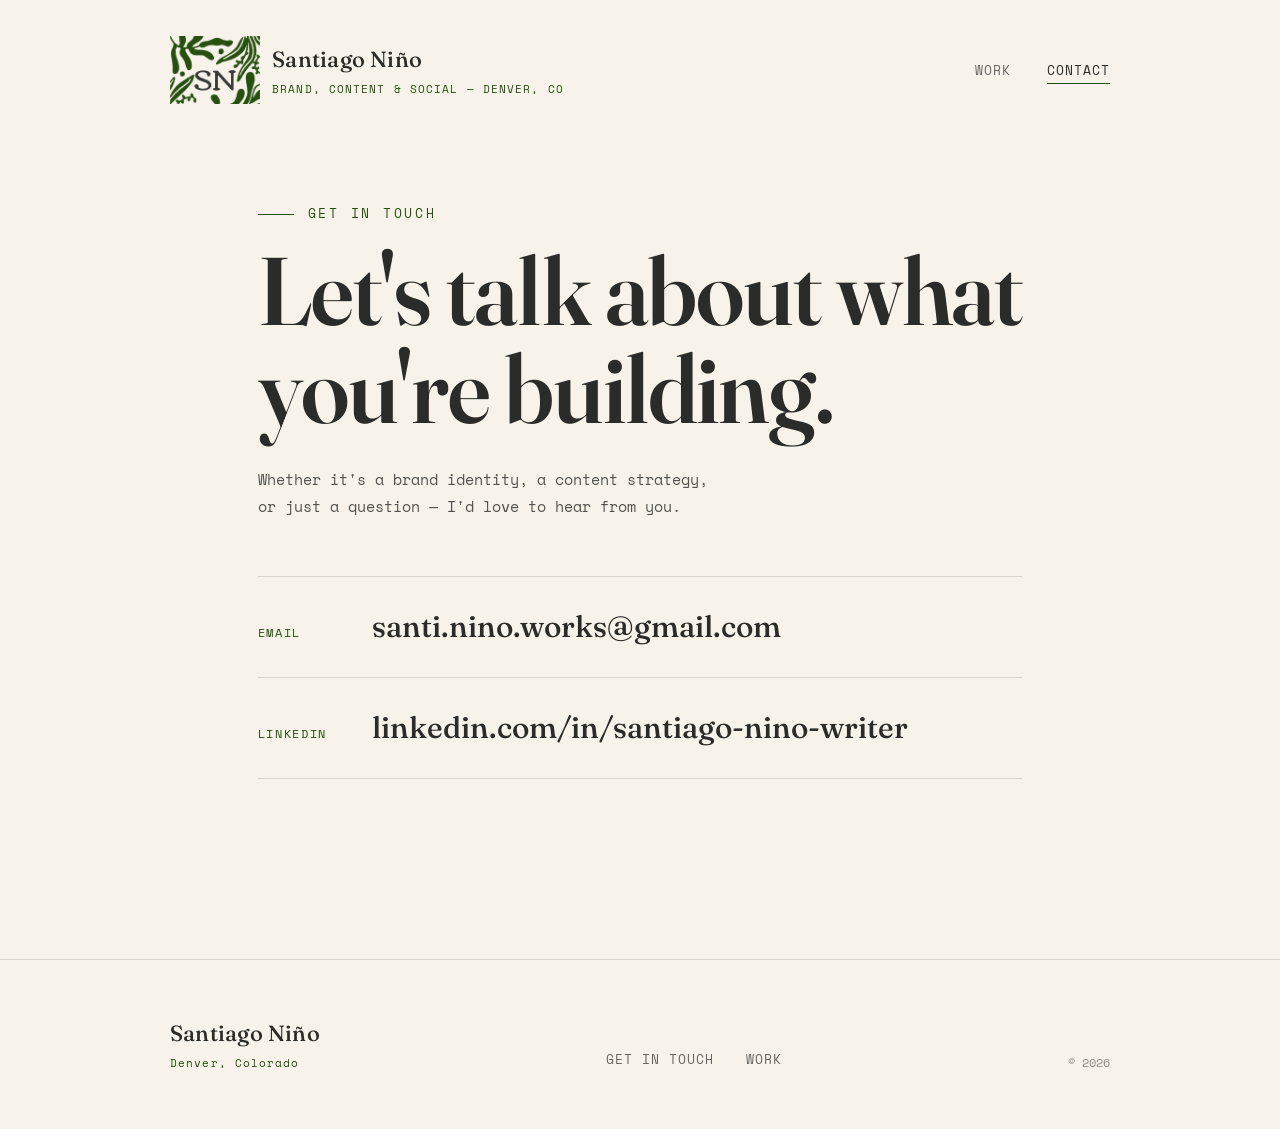
==== contact/index.html @ 10a429a7 "Add files via upload" ====
<!DOCTYPE html>
<html lang="en">
<head>
<meta charset="UTF-8">
<meta name="viewport" content="width=device-width, initial-scale=1.0">
<title>Contact — Santiago Niño</title>
<meta name="description" content="Get in touch with Santiago Niño for brand, content, and social strategy work.">
<link rel="canonical" href="https://ageofdust.github.io/santiago-portfolio/contact/">
<meta property="og:title" content="Contact — Santiago Niño">
<meta property="og:description" content="Get in touch with Santiago Niño for brand, content, and social strategy work.">
<meta property="og:type" content="website">
<meta name="twitter:card" content="summary">
<link rel="icon" type="image/png" href="[data-uri]">
<link rel="preconnect" href="https://fonts.googleapis.com">
<link rel="preconnect" href="https://fonts.gstatic.com" crossorigin>
<link href="https://fonts.googleapis.com/css2?family=Fraunces:ital,opsz,wght@0,9..144,300;0,9..144,400;0,9..144,500;0,9..144,600;0,9..144,900;1,9..144,400;1,9..144,500&family=Space+Mono:wght@400;700&display=swap" rel="stylesheet">
<link rel="stylesheet" href="../css/styles.css">
</head>
<body data-section="contact">

<header>
  <div class="wrap nav">
    <a href="../index.html" class="brand-link"><img src="[data-uri]" alt="Santiago Niño logo" class="brand-logo"><div class="brand-text"><span class="brand-name">Santiago Niño</span><span class="brand-year">BRAND, CONTENT &amp; SOCIAL — DENVER, CO</span></div></a>
    <nav class="nav-links">
      <a href="../work/index.html" data-nav-link="work">Work</a>
      <a href="../contact/index.html" data-nav-link="contact" class="is-active">Contact</a>
    </nav>
    <button class="menu-toggle" onclick="toggleMenu()" aria-label="Toggle menu">
      <span></span><span></span>
    </button>
  </div>
  <nav class="mobile-menu" id="mobile-menu">
    <a href="../work/index.html" data-nav-link="work">Work</a>
    <a href="../contact/index.html" data-nav-link="contact" class="is-active">Contact</a>
  </nav>
</header>

<main>
    <section class="contact-hero">
      <div class="wrap">
        <div class="eyebrow">Get in touch</div>
        <h1>Let's talk about what<br>you're <span class="accent-rust">building</span>.</h1>
        <p class="contact-sub">Whether it's a brand identity, a content strategy, or just a question — I'd love to hear from you.</p>

        <div class="contact-links">
          <a href="mailto:santi.nino.works@gmail.com" class="contact-link" rel="me">
            <span class="contact-link-label">Email</span>
            <span class="contact-link-value">santi.nino.works@gmail.com</span>
          </a>
          <a href="https://linkedin.com/in/santiago-nino-writer" target="_blank" rel="me noopener" class="contact-link">
            <span class="contact-link-label">LinkedIn</span>
            <span class="contact-link-value">linkedin.com/in/santiago-nino-writer</span>
          </a>
        </div>
      </div>
    </section>

</main>

<footer>
  <div class="wrap footer-inner">
    <div>
      <div class="brand-name">Santiago Niño</div>
      <span class="brand-year">Denver, Colorado</span>
    </div>
    <div class="footer-links">
      <a href="../contact/index.html">Get in Touch</a>
      <a href="../work/index.html">Work</a>
    </div>
    <div class="footer-meta">© 2026</div>
  </div>
</footer>

<script src="../js/main.js" defer></script>

</body>
</html>
---- css/styles.css ----
:root {
    --paper: #F7F3EA;
    --forest: #274F10;
    --forest-deep: #1B380A;
    --rust: #C25B3A;
    --gold: #D4A24E;
    --charcoal: #2B2B2A;

    --font-display: 'Fraunces', serif;
    --font-mono: 'Space Mono', monospace;
  }

  * { margin: 0; padding: 0; box-sizing: border-box; }

  html { scroll-behavior: smooth; }

  body {
    background: var(--paper);
    color: var(--charcoal);
    font-family: var(--font-mono);
    line-height: 1.6;
    font-size: 15px;
    overflow-x: hidden;
  }

  a { color: inherit; text-decoration: none; }

  .wrap {
    max-width: 1100px;
    margin: 0 auto;
    padding: 0 48px;
  }

  /* ---------- HEADER ---------- */
  header {
    position: relative;
    z-index: 20;
    padding: 36px 0;
  }

  .nav {
    display: flex;
    align-items: center;
    justify-content: space-between;
  }

  .brand-link {
    display: flex;
    align-items: center;
    gap: 12px;
    text-decoration: none;
    color: inherit;
  }

  .brand-logo {
    width: auto;
    height: 68px;
    display: block;
    flex-shrink: 0;
  }

  .brand-text {
    display: flex;
    flex-direction: column;
  }

  .brand-name {
    font-family: var(--font-display);
    font-size: 22px;
    font-weight: 500;
    letter-spacing: 0.01em;
  }

  .brand-year {
    font-family: var(--font-mono);
    font-size: 11px;
    letter-spacing: 0.1em;
    color: var(--forest);
    margin-top: 4px;
    display: block;
  }

  .nav-links {
    display: flex;
    align-items: center;
    gap: 36px;
    font-size: 12.5px;
    letter-spacing: 0.08em;
    text-transform: uppercase;
    padding-top: 4px;
  }

  .nav-links a {
    opacity: 0.7;
    transition: opacity 0.2s ease;
    border-bottom: 1px solid transparent;
    padding-bottom: 2px;
    cursor: pointer;
  }

  .nav-links a:hover,
  .nav-links a.is-active {
    opacity: 1;
    border-color: var(--forest);
  }

  /* ---------- MOBILE MENU ---------- */
  .menu-toggle {
    display: none;
    flex-direction: column;
    justify-content: center;
    gap: 6px;
    width: 32px;
    height: 32px;
    background: none;
    border: none;
    cursor: pointer;
    padding: 0;
  }

  .menu-toggle span {
    display: block;
    width: 100%;
    height: 1.5px;
    background: var(--charcoal);
    transition: transform 0.25s ease, opacity 0.25s ease;
  }

  .menu-toggle.is-open span:first-child {
    transform: translateY(3.5px) rotate(45deg);
  }

  .menu-toggle.is-open span:last-child {
    transform: translateY(-3.5px) rotate(-45deg);
  }

  .mobile-menu {
    display: none;
    flex-direction: column;
    max-height: 0;
    overflow: hidden;
    transition: max-height 0.3s ease;
    border-top: 1px solid rgba(43,43,42,0.15);
  }

  .mobile-menu.is-open {
    max-height: 220px;
  }

  .mobile-menu a {
    padding: 18px 24px;
    font-size: 13px;
    letter-spacing: 0.1em;
    text-transform: uppercase;
    color: var(--charcoal);
    opacity: 0.75;
    border-bottom: 1px solid rgba(43,43,42,0.1);
  }

  .mobile-menu a.is-active {
    opacity: 1;
    color: var(--forest);
  }

  /* ---------- SHARED EYEBROW ---------- */
  .eyebrow {
    font-family: var(--font-mono);
    font-size: 12.5px;
    letter-spacing: 0.22em;
    text-transform: uppercase;
    color: var(--forest);
    margin-bottom: 18px;
    display: flex;
    align-items: center;
    gap: 14px;
  }

  .eyebrow::before {
    content: '';
    display: block;
    width: 36px;
    height: 1px;
    background: var(--forest);
  }

  /* ---------- HERO (home view) ---------- */
  .hero {
    position: relative;
    padding: 40px 0 0;
    min-height: 72vh;
    display: flex;
    flex-direction: column;
    justify-content: center;
  }

  .hero-canvas {
    position: relative;
    min-height: 460px;
    display: flex;
    align-items: center;
  }

  .hero-content {
    position: relative;
    z-index: 5;
    max-width: 920px;
  }

  .hero h1 {
    font-family: var(--font-display);
    font-weight: 600;
    font-size: clamp(56px, 9vw, 124px);
    line-height: 0.98;
    letter-spacing: -0.015em;
    color: var(--charcoal);
  }

  .hero h1 .line {
    display: block;
  }

  .hero h1 .accent {
    font-style: italic;
    font-weight: 500;
    color: var(--forest);
  }

  .hero h1 .accent-rust {
    font-style: italic;
    font-weight: 500;
    color: var(--rust);
  }

  .hero-sub-row {
    display: flex;
    align-items: flex-end;
    justify-content: space-between;
    gap: 40px;
    margin-top: 36px;
    flex-wrap: wrap;
  }

  .hero-sub {
    font-family: var(--font-mono);
    font-size: 14.5px;
    line-height: 1.8;
    max-width: 420px;
    color: var(--charcoal);
  }

  .hero-meta {
    display: flex;
    flex-direction: column;
    gap: 14px;
    font-size: 12.5px;
    text-align: right;
    min-width: 200px;
  }

  .hero-meta-item {
    display: flex;
    flex-direction: column;
    gap: 3px;
  }

  .hero-meta-label {
    text-transform: uppercase;
    letter-spacing: 0.14em;
    color: var(--forest);
    font-size: 11px;
  }

  .hero-meta-value {
    font-family: var(--font-display);
    font-size: 17px;
    font-weight: 500;
    color: var(--charcoal);
  }

  /* ---------- CTA ROW ---------- */
  .cta-row {
    display: flex;
    align-items: center;
    gap: 32px;
    margin-top: 56px;
  }

  .btn-primary {
    background: var(--forest);
    color: var(--paper);
    padding: 16px 36px;
    font-family: var(--font-mono);
    font-size: 13px;
    letter-spacing: 0.1em;
    text-transform: uppercase;
    transition: background 0.2s ease, transform 0.15s ease;
    display: inline-block;
    border: 1px solid var(--forest);
    cursor: pointer;
  }

  .btn-primary:hover {
    background: var(--forest-deep);
    transform: translateY(-2px);
  }

  .btn-outline {
    font-family: var(--font-mono);
    font-size: 13px;
    letter-spacing: 0.1em;
    text-transform: uppercase;
    display: inline-flex;
    align-items: center;
    gap: 10px;
    padding: 16px 0;
    border-bottom: 1px solid var(--charcoal);
    transition: color 0.2s ease, border-color 0.2s ease;
    cursor: pointer;
  }

  .btn-outline:hover {
    color: var(--rust);
    border-color: var(--rust);
  }

  /* ---------- STRIP ---------- */
  .strip {
    border-top: 1px solid rgba(43,43,42,0.15);
    margin-top: 80px;
    padding: 28px 0;
  }

  .strip-inner {
    display: flex;
    align-items: center;
    gap: 48px;
    flex-wrap: wrap;
    justify-content: space-between;
  }

  .strip-label {
    font-size: 11.5px;
    letter-spacing: 0.16em;
    text-transform: uppercase;
    color: var(--forest);
    white-space: nowrap;
  }

  .strip-items {
    display: flex;
    gap: 44px;
    flex-wrap: wrap;
    font-family: var(--font-display);
    font-size: 18px;
    color: var(--charcoal);
    opacity: 0.6;
  }

  /* ---------- PAGE INTRO (work view) ---------- */
  .page-intro {
    padding: 40px 0 64px;
  }

  .page-intro h1 {
    font-family: var(--font-display);
    font-weight: 600;
    font-size: clamp(44px, 6.4vw, 84px);
    line-height: 1.04;
    letter-spacing: -0.01em;
    max-width: 760px;
  }

  .page-intro h1 .accent {
    font-style: italic;
    font-weight: 500;
    color: var(--forest);
  }

  .page-intro-sub {
    margin-top: 28px;
    max-width: 480px;
    font-size: 14.5px;
    line-height: 1.8;
  }

  /* ---------- CONTACT VIEW ---------- */
  .contact-hero {
    padding: 64px 0 140px;
    min-height: 64vh;
    display: flex;
    align-items: center;
  }

  .contact-hero h1 {
    font-family: var(--font-display);
    font-weight: 600;
    font-size: clamp(48px, 7.5vw, 100px);
    line-height: 1.02;
    letter-spacing: -0.01em;
    margin-top: 4px;
  }

  .contact-sub {
    margin-top: 28px;
    max-width: 460px;
    font-size: 15px;
    line-height: 1.8;
    color: var(--charcoal);
    opacity: 0.8;
  }

  .contact-links {
    margin-top: 56px;
    display: flex;
    flex-direction: column;
    gap: 0;
  }

  .contact-link {
    display: flex;
    align-items: baseline;
    gap: 24px;
    padding: 26px 0;
    border-top: 1px solid rgba(43,43,42,0.15);
    transition: padding-left 0.25s ease, color 0.25s ease;
  }

  .contact-links .contact-link:last-child {
    border-bottom: 1px solid rgba(43,43,42,0.15);
  }

  .contact-link:hover {
    padding-left: 12px;
    color: var(--rust);
  }

  .contact-link-label {
    font-family: var(--font-mono);
    font-size: 12px;
    letter-spacing: 0.14em;
    text-transform: uppercase;
    color: var(--forest);
    width: 90px;
    flex-shrink: 0;
  }

  .contact-link:hover .contact-link-label {
    color: var(--rust);
  }

  .contact-link-value {
    font-family: var(--font-display);
    font-size: clamp(20px, 2.6vw, 30px);
    font-weight: 500;
  }

  /* ---------- PROJECT INDEX ---------- */
  .project-index {
    border-top: 1px solid rgba(43,43,42,0.15);
  }

  .project {
    display: grid;
    grid-template-columns: 90px 1.4fr 1fr auto;
    align-items: center;
    gap: 32px;
    padding: 38px 0;
    border-bottom: 1px solid rgba(43,43,42,0.15);
    transition: padding-left 0.25s ease, padding-right 0.25s ease, background 0.25s ease;
    position: relative;
  }

  .project:hover {
    background: rgba(39,79,16,0.05);
    padding-left: 16px;
    padding-right: 16px;
    margin: 0 -16px;
  }

  .project-num {
    font-family: var(--font-mono);
    font-size: 13px;
    color: var(--forest);
    letter-spacing: 0.05em;
  }

  .project-name {
    font-family: var(--font-display);
    font-weight: 500;
    font-size: clamp(28px, 4vw, 46px);
    line-height: 1.08;
    transition: color 0.25s ease, font-style 0.25s ease;
  }

  .project:hover .project-name {
    color: var(--rust);
    font-style: italic;
  }

  .project-meta {
    display: flex;
    flex-direction: column;
    gap: 6px;
  }

  .project-tag {
    display: inline-flex;
    align-items: center;
    gap: 8px;
    font-size: 11px;
    letter-spacing: 0.14em;
    text-transform: uppercase;
    color: var(--forest);
  }

  .project-tag.is-personal {
    color: var(--rust);
  }

  .project-tag::before {
    content: '';
    display: block;
    width: 7px;
    height: 7px;
    border-radius: 50%;
    background: currentColor;
  }

  .project-desc {
    font-size: 13.5px;
    color: var(--charcoal);
    opacity: 0.75;
    max-width: 320px;
    line-height: 1.7;
  }

  .project-arrow {
    font-family: var(--font-display);
    font-size: 28px;
    font-style: italic;
    color: var(--charcoal);
    opacity: 0;
    transform: translateX(-8px);
    transition: opacity 0.25s ease, transform 0.25s ease;
    justify-self: end;
  }

  .project:hover .project-arrow {
    opacity: 1;
    transform: translateX(0);
    color: var(--rust);
  }

  /* ---------- LEGEND ---------- */
  .legend {
    display: flex;
    gap: 32px;
    padding: 32px 0;
    flex-wrap: wrap;
  }

  .legend-item {
    display: flex;
    align-items: center;
    gap: 10px;
    font-size: 11px;
    letter-spacing: 0.14em;
    text-transform: uppercase;
    color: var(--charcoal);
    opacity: 0.6;
  }

  .legend-dot {
    width: 7px;
    height: 7px;
    border-radius: 50%;
    background: var(--forest);
    display: block;
  }

  .legend-dot.is-personal {
    background: var(--rust);
  }

  /* ---------- FOOTER ---------- */
  footer {
    border-top: 1px solid rgba(43,43,42,0.15);
    padding: 56px 0;
    margin-top: 40px;
  }

  .footer-inner {
    display: flex;
    align-items: flex-end;
    justify-content: space-between;
    flex-wrap: wrap;
    gap: 24px;
  }

  .footer-links {
    display: flex;
    gap: 32px;
    font-size: 12.5px;
    letter-spacing: 0.08em;
    text-transform: uppercase;
  }

  .footer-links a {
    opacity: 0.7;
    transition: opacity 0.2s ease;
    border-bottom: 1px solid transparent;
    padding-bottom: 2px;
  }

  .footer-links a:hover {
    opacity: 1;
    border-color: var(--forest);
  }

  .footer-meta {
    font-size: 12px;
    color: var(--charcoal);
    opacity: 0.5;
  }

  /* ---------- PROJECT HEADER (individual project view) ---------- */
  .project-header {
    padding: 40px 0 56px;
  }

  .back-link {
    display: inline-flex;
    align-items: center;
    gap: 8px;
    font-size: 12.5px;
    letter-spacing: 0.1em;
    text-transform: uppercase;
    color: var(--forest);
    margin-bottom: 36px;
    border-bottom: 1px solid transparent;
    padding-bottom: 2px;
    transition: border-color 0.2s ease;
  }

  .back-link:hover {
    border-color: var(--forest);
  }

  .project-header-row {
    display: flex;
    align-items: center;
    gap: 36px;
  }

  .project-header-top {
    display: flex;
    align-items: center;
    gap: 24px;
    flex-shrink: 0;
  }

  .project-logo {
    width: 104px;
    height: 104px;
    border-radius: 22px;
    object-fit: cover;
    flex-shrink: 0;
    box-shadow: 0 8px 28px rgba(43,43,42,0.18);
  }

  .project-logo--wide {
    width: 168px;
    height: 90px;
    border-radius: 14px;
  }

  .project-logo--placeholder {
    background: var(--forest);
    color: var(--paper);
    display: flex;
    align-items: center;
    justify-content: center;
    font-family: var(--font-display);
    font-weight: 600;
    font-size: 30px;
    letter-spacing: 0.01em;
  }

  .project-header-top h1 {
    font-family: var(--font-display);
    font-weight: 600;
    font-size: clamp(32px, 4.4vw, 50px);
    line-height: 1.04;
    letter-spacing: -0.01em;
    white-space: nowrap;
  }

  .project-header-text {
    max-width: 560px;
  }

  .project-header-text .project-tag {
    margin-bottom: 10px;
  }

  .project-header-text p {
    font-size: 14.5px;
    line-height: 1.8;
    color: var(--charcoal);
    opacity: 0.85;
  }

  /* ---------- ACCORDION ---------- */
  .accordion-section {
    padding-bottom: 100px;
  }

  .accordion-item {
    border-top: 1px solid rgba(43,43,42,0.15);
  }

  .accordion-item:last-child {
    border-bottom: 1px solid rgba(43,43,42,0.15);
  }

  .accordion-trigger {
    width: 100%;
    display: flex;
    align-items: center;
    gap: 28px;
    padding: 30px 0;
    background: none;
    border: none;
    cursor: pointer;
    font-family: var(--font-mono);
    text-align: left;
    color: var(--charcoal);
    transition: padding-left 0.2s ease;
  }

  .accordion-trigger:hover {
    padding-left: 8px;
  }

  .accordion-num {
    font-size: 13px;
    color: var(--forest);
    letter-spacing: 0.05em;
  }

  .accordion-title {
    font-family: var(--font-display);
    font-weight: 500;
    font-size: clamp(24px, 3vw, 34px);
    flex: 1;
    transition: color 0.2s ease;
  }

  .accordion-trigger:hover .accordion-title {
    color: var(--rust);
  }

  .accordion-icon {
    font-family: var(--font-mono);
    font-size: 22px;
    color: var(--forest);
    transition: transform 0.25s ease;
    width: 24px;
    text-align: center;
  }

  .accordion-item.is-open .accordion-icon {
    transform: rotate(45deg);
  }

  .accordion-panel {
    max-height: 0;
    overflow: hidden;
    transition: max-height 0.35s ease;
  }

  .accordion-panel-inner {
    padding: 0 0 44px;
    display: flex;
    flex-direction: column;
    gap: 24px;
  }

  .accordion-visual {
    background: var(--card, #F1EDE3);
    background: rgba(39,79,16,0.06);
    border: 1px dashed rgba(39,79,16,0.3);
    border-radius: 14px;
    min-height: 280px;
    display: flex;
    align-items: center;
    justify-content: center;
  }

  .visual-placeholder {
    font-size: 12px;
    letter-spacing: 0.12em;
    text-transform: uppercase;
    color: var(--forest);
    opacity: 0.6;
  }

  .accordion-panel-inner p {
    font-size: 14px;
    line-height: 1.8;
    color: var(--charcoal);
    opacity: 0.8;
    max-width: 640px;
  }

  .article-link {
    display: inline-flex;
    align-items: center;
    gap: 8px;
    font-family: var(--font-mono);
    font-size: 13px;
    letter-spacing: 0.08em;
    text-transform: uppercase;
    color: var(--forest);
    border-bottom: 1px solid var(--forest);
    padding-bottom: 3px;
    align-self: flex-start;
    transition: color 0.2s ease, border-color 0.2s ease;
  }

  .article-link:hover {
    color: var(--rust);
    border-color: var(--rust);
  }

  /* ---------- RESPONSIVE ---------- */
  @media (max-width: 980px) {
    .nav { align-items: center; }
    .nav-links { display: none; }
    .menu-toggle { display: flex; }
    .mobile-menu { display: flex; }
    .hero { min-height: auto; padding: 20px 0 60px; }
    .hero-canvas { min-height: auto; }
    .hero-sub-row { flex-direction: column; align-items: flex-start; }
    .hero-meta { flex-direction: row; text-align: left; gap: 32px; }
    .cta-row { flex-direction: column; align-items: flex-start; gap: 20px; }
    .wrap { padding: 0 24px; }

    .project {
      grid-template-columns: 48px 1fr;
      grid-template-areas:
        "num name"
        ". meta"
        ". desc"
        ". arrow";
      row-gap: 10px;
    }
    .project-num { grid-area: num; }
    .project-name { grid-area: name; }
    .project-meta { grid-area: meta; }
    .project-desc { grid-area: desc; max-width: none; }
    .project-arrow { grid-area: arrow; justify-self: start; }
    .contact-hero { padding: 40px 0 80px; min-height: auto; }
    .contact-link { flex-direction: column; gap: 8px; }
    .contact-link-label { width: auto; }

    .project-header-row { flex-direction: column; align-items: flex-start; gap: 18px; }
    .project-header-top { gap: 16px; }
    .project-logo { width: 72px; height: 72px; border-radius: 16px; }
    .project-header-top h1 { font-size: 28px; white-space: normal; }
    .accordion-trigger { gap: 16px; }
    .accordion-visual { min-height: 200px; }
    .project-logo--wide { width: 130px; height: 70px; }
  }

  @media (max-width: 480px) {
    .wrap { padding: 0 20px; }
    .hero h1 { font-size: 40px; }
    .hero-sub { font-size: 14px; }
    .hero-meta { flex-direction: column; gap: 16px; }
    .btn-primary, .btn-outline { width: 100%; justify-content: center; text-align: center; }
    .cta-row { width: 100%; }
    .strip-inner { flex-direction: column; align-items: flex-start; gap: 16px; }
    .strip-items { gap: 20px 28px; font-size: 16px; }
    .page-intro h1 { font-size: 30px; }
    .contact-hero h1 { font-size: 36px; }
    .contact-link-value { font-size: 18px; word-break: break-word; }
    .accordion-trigger { gap: 10px; padding: 22px 0; }
    .accordion-title { font-size: 19px; }
    .accordion-icon { font-size: 18px; width: 18px; }
    .project-name { font-size: 24px; }
    .project-header-top h1 { font-size: 24px; }
    .project-logo { width: 60px; height: 60px; border-radius: 14px; }
    .project-logo--wide { width: 110px; height: 60px; }
  }

  @media (min-width: 1280px) {
    .wrap {
      padding: 0 80px;
    }
  }

  @media (min-width: 1440px) {
    .wrap {
      padding: 0 120px;
    }
  }
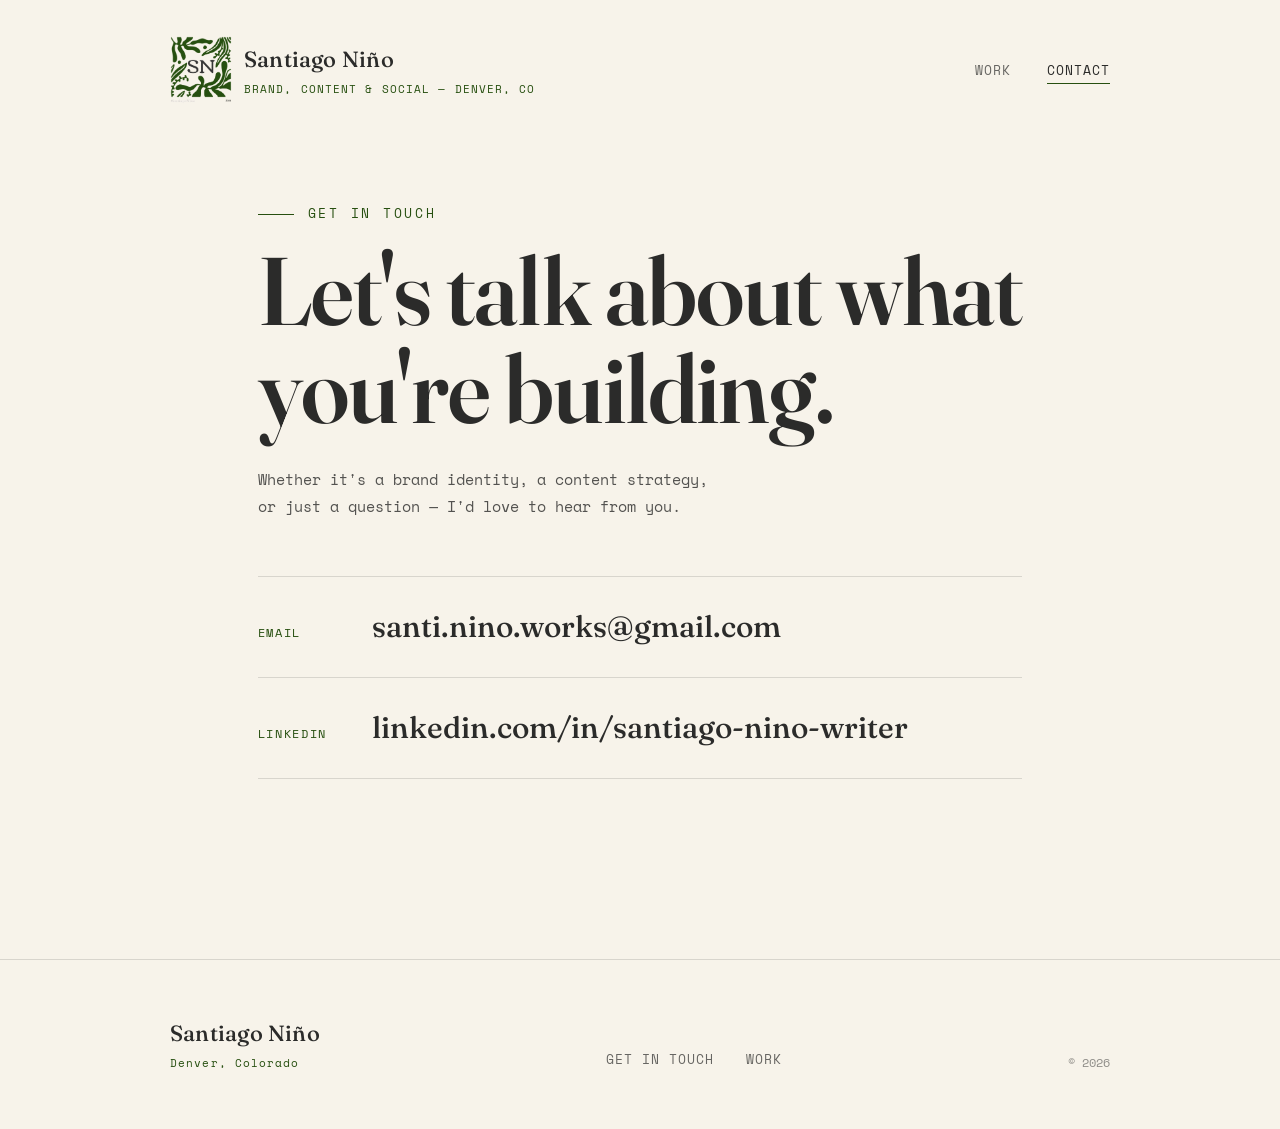
==== commit 8273d423: "Add files via upload" ====
--- a/contact/index.html
+++ b/contact/index.html
@@ -5,7 +5,7 @@
 <meta name="viewport" content="width=device-width, initial-scale=1.0">
 <title>Contact — Santiago Niño</title>
 <meta name="description" content="Get in touch with Santiago Niño for brand, content, and social strategy work.">
-<link rel="canonical" href="https://ageofdust.github.io/santiago-portfolio/contact/">
+<link rel="canonical" href="https://ageofdust.github.io/contact/">
 <meta property="og:title" content="Contact — Santiago Niño">
 <meta property="og:description" content="Get in touch with Santiago Niño for brand, content, and social strategy work.">
 <meta property="og:type" content="website">
@@ -20,7 +20,7 @@
 
 <header>
   <div class="wrap nav">
-    <a href="../index.html" class="brand-link"><img src="[data-uri]" alt="Santiago Niño logo" class="brand-logo"><div class="brand-text"><span class="brand-name">Santiago Niño</span><span class="brand-year">BRAND, CONTENT &amp; SOCIAL — DENVER, CO</span></div></a>
+    <a href="../index.html" class="brand-link"><img src="../img/logo.png" alt="Santiago Niño logo" class="brand-logo"><div class="brand-text"><span class="brand-name">Santiago Niño</span><span class="brand-year">BRAND, CONTENT &amp; SOCIAL — DENVER, CO</span></div></a>
     <nav class="nav-links">
       <a href="../work/index.html" data-nav-link="work">Work</a>
       <a href="../contact/index.html" data-nav-link="contact" class="is-active">Contact</a>
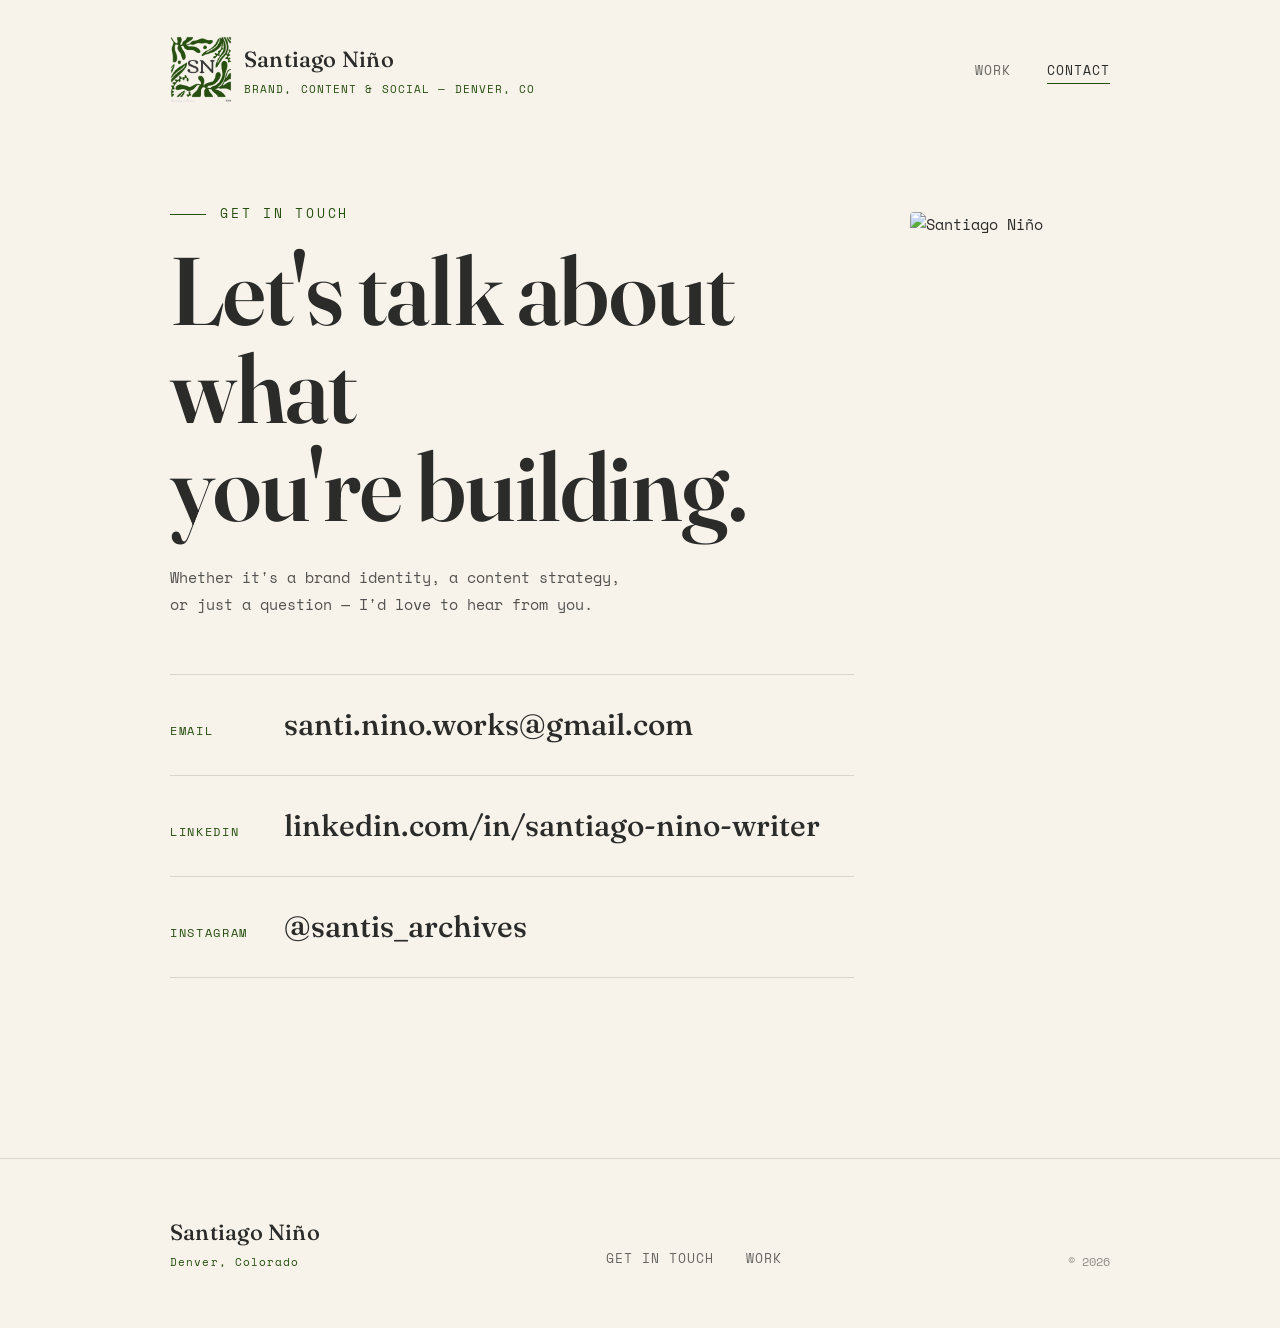
==== commit a580258d: "Add files via upload" ====
--- a/contact/index.html
+++ b/contact/index.html
@@ -10,7 +10,7 @@
 <meta property="og:description" content="Get in touch with Santiago Niño for brand, content, and social strategy work.">
 <meta property="og:type" content="website">
 <meta name="twitter:card" content="summary">
-<link rel="icon" type="image/png" href="[data-uri]">
+<link rel="icon" type="image/png" href="../img/logo.png">
 <link rel="preconnect" href="https://fonts.googleapis.com">
 <link rel="preconnect" href="https://fonts.gstatic.com" crossorigin>
 <link href="https://fonts.googleapis.com/css2?family=Fraunces:ital,opsz,wght@0,9..144,300;0,9..144,400;0,9..144,500;0,9..144,600;0,9..144,900;1,9..144,400;1,9..144,500&family=Space+Mono:wght@400;700&display=swap" rel="stylesheet">
@@ -20,7 +20,7 @@
 
 <header>
   <div class="wrap nav">
-    <a href="../index.html" class="brand-link"><img src="../img/logo.png" alt="Santiago Niño logo" class="brand-logo"><div class="brand-text"><span class="brand-name">Santiago Niño</span><span class="brand-year">BRAND, CONTENT &amp; SOCIAL — DENVER, CO</span></div></a>
+    <a href="../index.html" class="brand-link"><img src="../img/logo-header.png" alt="Santiago Niño logo" class="brand-logo"><div class="brand-text"><span class="brand-name">Santiago Niño</span><span class="brand-year">BRAND, CONTENT &amp; SOCIAL — DENVER, CO</span></div></a>
     <nav class="nav-links">
       <a href="../work/index.html" data-nav-link="work">Work</a>
       <a href="../contact/index.html" data-nav-link="contact" class="is-active">Contact</a>
@@ -38,19 +38,33 @@
 <main>
     <section class="contact-hero">
       <div class="wrap">
-        <div class="eyebrow">Get in touch</div>
-        <h1>Let's talk about what<br>you're <span class="accent-rust">building</span>.</h1>
-        <p class="contact-sub">Whether it's a brand identity, a content strategy, or just a question — I'd love to hear from you.</p>
+        <div class="contact-layout">
 
-        <div class="contact-links">
-          <a href="mailto:santi.nino.works@gmail.com" class="contact-link" rel="me">
-            <span class="contact-link-label">Email</span>
-            <span class="contact-link-value">santi.nino.works@gmail.com</span>
-          </a>
-          <a href="https://linkedin.com/in/santiago-nino-writer" target="_blank" rel="me noopener" class="contact-link">
-            <span class="contact-link-label">LinkedIn</span>
-            <span class="contact-link-value">linkedin.com/in/santiago-nino-writer</span>
-          </a>
+          <div class="contact-photo-col">
+            <img src="../img/santiago.jpg" alt="Santiago Niño" class="contact-photo">
+          </div>
+
+          <div class="contact-content-col">
+            <div class="eyebrow">Get in touch</div>
+            <h1>Let's talk about what<br>you're <span class="accent-rust">building</span>.</h1>
+            <p class="contact-sub">Whether it's a brand identity, a content strategy, or just a question — I'd love to hear from you.</p>
+
+            <div class="contact-links">
+              <a href="mailto:santi.nino.works@gmail.com" class="contact-link" rel="me">
+                <span class="contact-link-label">Email</span>
+                <span class="contact-link-value">santi.nino.works@gmail.com</span>
+              </a>
+              <a href="https://linkedin.com/in/santiago-nino-writer" target="_blank" rel="me noopener" class="contact-link">
+                <span class="contact-link-label">LinkedIn</span>
+                <span class="contact-link-value">linkedin.com/in/santiago-nino-writer</span>
+              </a>
+              <a href="https://www.instagram.com/santis_archives/" target="_blank" rel="me noopener" class="contact-link">
+                <span class="contact-link-label">Instagram</span>
+                <span class="contact-link-value">@santis_archives</span>
+              </a>
+            </div>
+          </div>
+
         </div>
       </div>
     </section>
--- a/css/styles.css
+++ b/css/styles.css
@@ -204,12 +204,13 @@
     position: relative;
     z-index: 5;
     max-width: 920px;
+    width: 100%;
   }
 
   .hero h1 {
     font-family: var(--font-display);
     font-weight: 600;
-    font-size: clamp(56px, 9vw, 124px);
+    font-size: clamp(44px, 10.5vw, 124px);
     line-height: 0.98;
     letter-spacing: -0.015em;
     color: var(--charcoal);
@@ -327,7 +328,8 @@
   .strip {
     border-top: 1px solid rgba(43,43,42,0.15);
     margin-top: 80px;
-    padding: 28px 0;
+    padding-top: 28px;
+    padding-bottom: 28px;
   }
 
   .strip-inner {
@@ -452,6 +454,41 @@
     font-family: var(--font-display);
     font-size: clamp(20px, 2.6vw, 30px);
     font-weight: 500;
+  }
+
+  /* contact page layout — photo sits beside the headline block */
+  .contact-layout {
+    display: grid;
+    grid-template-columns: 1fr 200px;
+    gap: 56px;
+    align-items: start;
+  }
+
+  .contact-photo-col { order: 2; padding-top: 8px; }
+
+  .contact-photo {
+    width: 200px;
+    height: 200px;
+    object-fit: cover;
+    object-position: center 10%;
+    display: block;
+    border-radius: 4px;
+  }
+
+  .contact-content-col { order: 1; min-width: 0; }
+
+  @media (max-width: 680px) {
+    .contact-layout {
+      grid-template-columns: 1fr;
+      gap: 32px;
+    }
+    .contact-photo-col { order: -1; }
+    .contact-photo {
+      width: 120px;
+      height: 120px;
+      border-radius: 50%;
+      object-position: center 12%;
+    }
   }
 
   /* ---------- PROJECT INDEX ---------- */
@@ -555,7 +592,8 @@
   .legend {
     display: flex;
     gap: 32px;
-    padding: 32px 0;
+    padding-top: 32px;
+    padding-bottom: 32px;
     flex-wrap: wrap;
   }
 
@@ -833,7 +871,237 @@
     border-color: var(--rust);
   }
 
-  /* ---------- RESPONSIVE ---------- */
+  /* ---------- EMAIL SHOWCASE ---------- */
+  .email-showcase {
+    display: flex;
+    flex-direction: column;
+    gap: 48px;
+    padding-bottom: 8px;
+  }
+
+  .email-card {
+    display: grid;
+    grid-template-columns: 1fr 1fr;
+    gap: 40px;
+    align-items: start;
+    padding: 32px;
+    background: rgba(39,79,16,0.04);
+    border: 1px solid rgba(39,79,16,0.15);
+    border-radius: 14px;
+  }
+
+  .email-card-meta { display: flex; flex-direction: column; gap: 14px; }
+  .email-card-eyebrow {
+    font-family: var(--font-mono);
+    font-size: 11px;
+    letter-spacing: 0.18em;
+    text-transform: uppercase;
+    color: var(--rust);
+  }
+  .email-card-title {
+    font-family: var(--font-display);
+    font-size: 22px;
+    font-weight: 500;
+    color: var(--ink);
+    line-height: 1.2;
+    margin: 0;
+  }
+  .email-card-body {
+    font-size: 14px;
+    line-height: 1.75;
+    color: var(--charcoal);
+    opacity: 0.85;
+    margin: 0;
+  }
+  .email-card-stats {
+    display: flex;
+    flex-wrap: wrap;
+    gap: 10px;
+    margin-top: 4px;
+  }
+  .email-stat {
+    font-family: var(--font-mono);
+    font-size: 10px;
+    letter-spacing: 0.1em;
+    text-transform: uppercase;
+    color: var(--forest);
+    border: 1px solid rgba(39,79,16,0.35);
+    padding: 5px 10px;
+    border-radius: 100px;
+  }
+
+  .email-preview-wrap {
+    position: relative;
+    border-radius: 8px;
+    overflow: hidden;
+    box-shadow: 0 8px 28px -8px rgba(30,23,53,0.18);
+    background: #f4f1ea;
+    height: 420px;
+  }
+  .email-preview-wrap iframe {
+    width: 600px;
+    height: 800px;
+    border: none;
+    transform: scale(0.56);
+    transform-origin: top left;
+    pointer-events: none;
+  }
+  .email-preview-link {
+    position: absolute;
+    inset: 0;
+    display: flex;
+    align-items: flex-end;
+    justify-content: flex-end;
+    padding: 14px;
+    background: linear-gradient(to top, rgba(30,23,53,0.3) 0%, transparent 40%);
+    opacity: 0;
+    transition: opacity 0.2s;
+  }
+  .email-preview-wrap:hover .email-preview-link { opacity: 1; }
+  .email-preview-link a {
+    font-family: var(--font-mono);
+    font-size: 11px;
+    letter-spacing: 0.1em;
+    text-transform: uppercase;
+    color: #fff;
+    background: rgba(30,23,53,0.75);
+    padding: 8px 14px;
+    border-radius: 100px;
+    text-decoration: none;
+    transition: background 0.2s;
+  }
+  .email-preview-link a:hover { background: var(--forest); }
+
+  .email-showcase-intro {
+    font-size: 14px;
+    line-height: 1.8;
+    color: var(--charcoal);
+    opacity: 0.8;
+    max-width: 640px;
+    margin: 0 0 8px;
+  }
+
+  /* ---------- MINDFLOW BLOG CARDS ---------- */
+  .mf-blog-intro {
+    font-size: 14px; line-height: 1.8; color: var(--charcoal);
+    opacity: 0.8; max-width: 640px; margin: 0 0 28px;
+  }
+  .mf-blog-grid {
+    display: grid; grid-template-columns: 1fr; gap: 1px;
+    background: rgba(39,79,16,0.12); margin-bottom: 24px;
+  }
+  .mf-blog-card {
+    background: var(--paper); padding: 26px 28px;
+    display: flex; flex-direction: column; gap: 8px; transition: background .15s;
+  }
+  .mf-blog-card:hover { background: rgba(39,79,16,0.04); }
+  .mf-blog-meta {
+    font-family: var(--font-mono); font-size: 11px;
+    letter-spacing: .08em; text-transform: uppercase;
+    color: var(--forest); opacity: 0.7; display: flex; gap: 14px;
+  }
+  .mf-blog-title {
+    font-family: var(--font-display); font-size: 18px;
+    font-weight: 500; line-height: 1.3; color: var(--charcoal);
+    text-decoration: none; display: block;
+  }
+  .mf-blog-title:hover { color: var(--rust); }
+  .mf-blog-excerpt {
+    font-size: 13.5px; line-height: 1.7;
+    color: var(--charcoal); opacity: 0.65; margin: 0;
+  }
+  .mf-blog-read {
+    font-family: var(--font-mono); font-size: 11px; letter-spacing: .1em;
+    text-transform: uppercase; color: var(--rust); text-decoration: none;
+    border-bottom: 1px solid currentColor; padding-bottom: 1px;
+    align-self: flex-start; margin-top: 4px; transition: opacity .2s;
+  }
+  .mf-blog-read:hover { opacity: .7; }
+  .mf-blog-footer {
+    display: flex; align-items: center; justify-content: space-between;
+    flex-wrap: wrap; gap: 12px; margin-top: 4px;
+  }
+  .mf-blog-status {
+    font-family: var(--font-mono); font-size: 10px; letter-spacing: .1em;
+    text-transform: uppercase; color: var(--forest); opacity: .45;
+  }
+  .mf-blog-status.is-live { color: var(--forest); opacity: .85; }
+  .mf-blog-status.is-error { color: var(--rust); opacity: .65; }
+
+  .mf-platform-label {
+    display: flex; align-items: center; gap: 10px; margin-bottom: 20px;
+    font-family: var(--font-mono); font-size: 11px; letter-spacing: .12em;
+    text-transform: uppercase; color: var(--forest);
+  }
+  .mf-platform-icon { font-size: 16px; line-height: 1; }
+  .mf-platform-label a { color: var(--forest); border-bottom: 1px solid currentColor; padding-bottom: 1px; }
+  .mf-platform-label a:hover { color: var(--rust); }
+
+  .mf-tiktok-placeholder {
+    background: rgba(39,79,16,.04); border: 1px dashed rgba(39,79,16,.25);
+    border-radius: 4px; padding: 20px; display: flex; align-items: center;
+    justify-content: center; min-height: 120px;
+  }
+  .mf-tiktok-placeholder a {
+    font-family: var(--font-mono); font-size: 12px; letter-spacing: .1em;
+    text-transform: uppercase; color: var(--forest);
+  }
+
+  /* ---------- MINDFLOW SOCIAL / VIDEO ---------- */
+  .mf-social-intro {
+    font-size: 14px; line-height: 1.8; color: var(--charcoal);
+    opacity: 0.8; max-width: 640px; margin: 0 0 32px;
+  }
+
+  .mf-role-strip {
+    display: flex; flex-wrap: wrap; gap: 10px; margin-bottom: 40px;
+  }
+  .mf-role-pill {
+    font-family: var(--font-mono); font-size: 10px; letter-spacing: .12em;
+    text-transform: uppercase; color: var(--forest);
+    border: 1px solid rgba(39,79,16,.35); padding: 6px 14px; border-radius: 100px;
+  }
+
+  .mf-video-grid {
+    display: grid;
+    grid-template-columns: repeat(3, 1fr);
+    gap: 24px;
+    align-items: start;
+  }
+
+  .mf-video-card { display: flex; flex-direction: column; gap: 14px; }
+
+  /* Override Instagram's own iframe dimensions to fill the column */
+  .mf-video-card .instagram-media {
+    min-width: 0 !important;
+    width: 100% !important;
+    max-width: 100% !important;
+    margin: 0 !important;
+  }
+
+  .mf-video-meta { display: flex; flex-direction: column; gap: 6px; }
+  .mf-video-label {
+    font-family: var(--font-mono); font-size: 10px; letter-spacing: .14em;
+    text-transform: uppercase; color: var(--rust); opacity: .8;
+  }
+  .mf-video-note {
+    font-size: 13px; line-height: 1.65; color: var(--charcoal); opacity: .65;
+  }
+
+  @media (max-width: 860px) {
+    .mf-video-grid { grid-template-columns: 1fr; max-width: 420px; }
+  }
+
+
+    .email-card { grid-template-columns: 1fr; }
+    .email-preview-wrap { height: 320px; }
+    .email-preview-wrap iframe {
+      width: 600px; height: 800px;
+      transform: scale(0.45); transform-origin: top left;
+    }
+  }
+
+
   @media (max-width: 980px) {
     .nav { align-items: center; }
     .nav-links { display: none; }
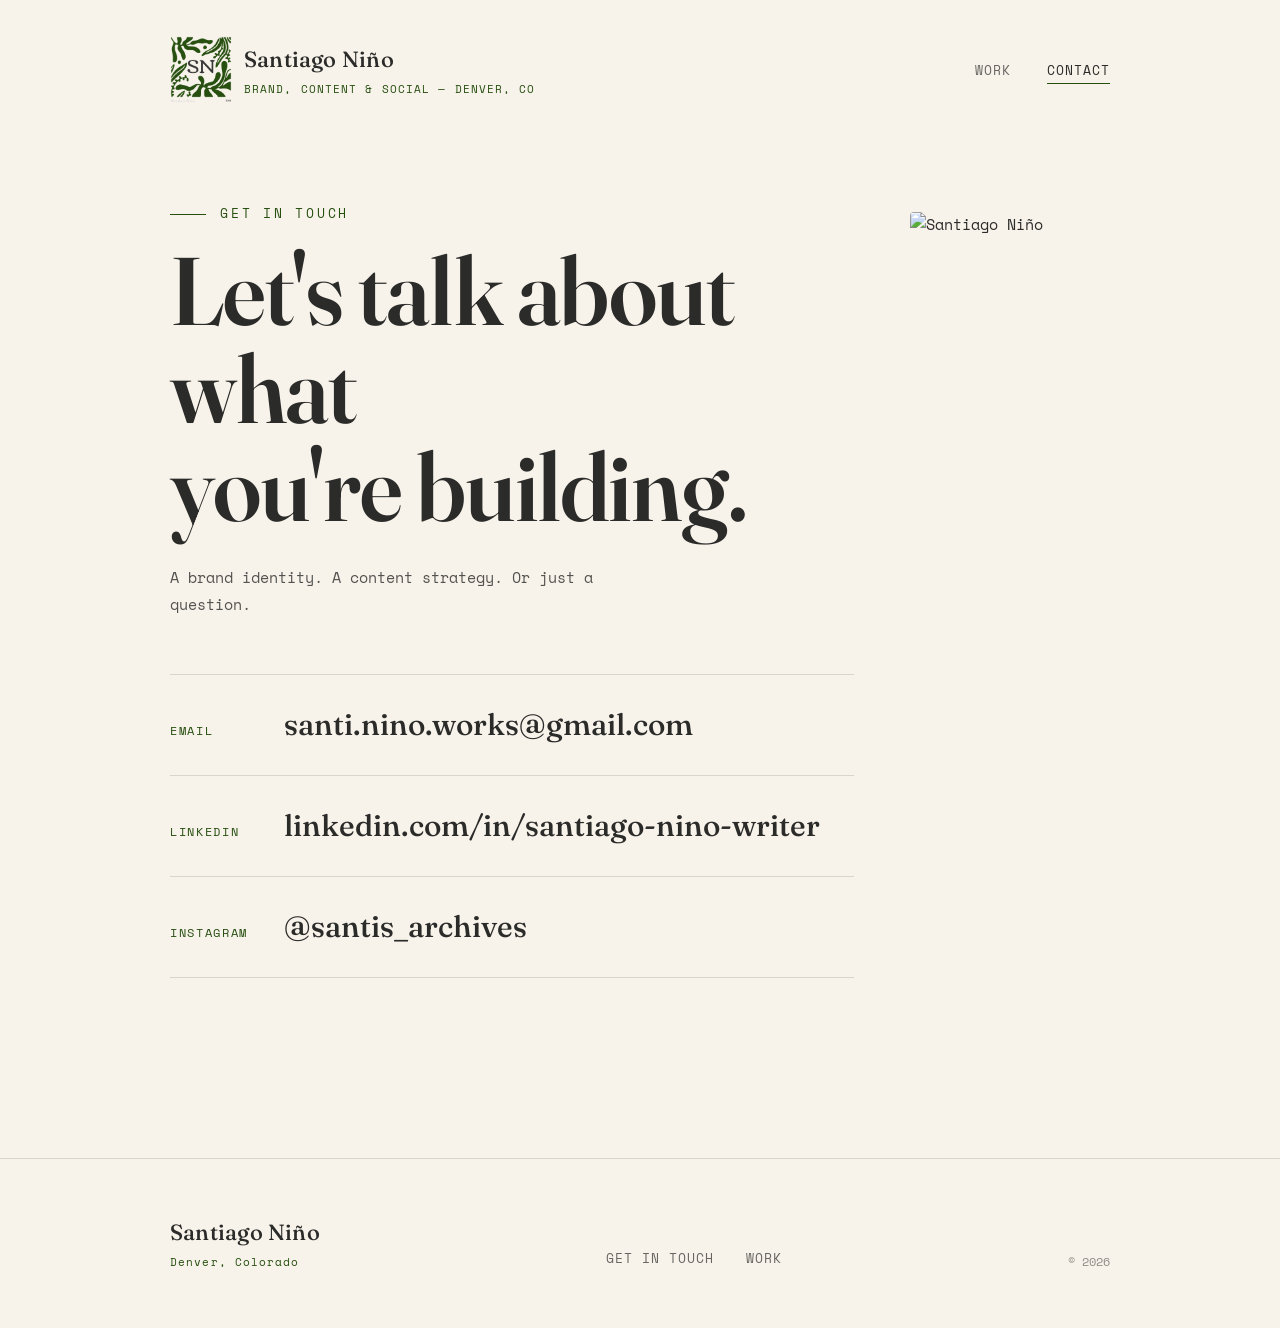
==== commit 1bcaef0c: "Add files via upload" ====
--- a/contact/index.html
+++ b/contact/index.html
@@ -47,7 +47,7 @@
           <div class="contact-content-col">
             <div class="eyebrow">Get in touch</div>
             <h1>Let's talk about what<br>you're <span class="accent-rust">building</span>.</h1>
-            <p class="contact-sub">Whether it's a brand identity, a content strategy, or just a question — I'd love to hear from you.</p>
+            <p class="contact-sub">A brand identity. A content strategy. Or just a question.</p>
 
             <div class="contact-links">
               <a href="mailto:santi.nino.works@gmail.com" class="contact-link" rel="me">
--- a/css/styles.css
+++ b/css/styles.css
@@ -245,7 +245,8 @@
     font-family: var(--font-mono);
     font-size: 14.5px;
     line-height: 1.8;
-    max-width: 420px;
+    flex: 1;
+    min-width: 0;
     color: var(--charcoal);
   }
 
@@ -981,7 +982,63 @@
     margin: 0 0 8px;
   }
 
-  /* ---------- MINDFLOW BLOG CARDS ---------- */
+  /* ---------- STAT CARDS ---------- */
+  .stat-cards {
+    display: flex;
+    gap: 12px;
+    flex-wrap: wrap;
+    margin: 36px 0 0;
+  }
+  .stat-card {
+    flex: 1;
+    min-width: 140px;
+    padding: 20px 22px 18px;
+    background: rgba(39,79,16,0.06);
+    border: 1px solid rgba(39,79,16,0.18);
+    border-top: 3px solid var(--forest);
+    display: flex;
+    flex-direction: column;
+    gap: 5px;
+  }
+  .stat-card-value {
+    font-family: var(--font-display);
+    font-size: 44px;
+    font-weight: 500;
+    font-style: italic;
+    line-height: 1;
+    letter-spacing: -0.02em;
+    color: var(--charcoal);
+  }
+  .stat-card-value em {
+    font-size: 0.72em;
+    letter-spacing: 0;
+    font-style: italic;
+    color: var(--rust);
+  }
+  .stat-card-label {
+    font-family: var(--font-mono);
+    font-size: 10px;
+    letter-spacing: 0.14em;
+    text-transform: uppercase;
+    color: var(--forest);
+    line-height: 1.5;
+  }
+
+  /* stat cards inside accordion panels get tighter spacing */
+  .accordion-panel-inner .stat-cards { margin: 0 0 28px; }
+
+  @media (max-width: 980px) {
+    .stat-card { min-width: 120px; padding: 14px 16px; }
+    .stat-card-value { font-size: 34px; }
+    .stat-card-label { font-size: 9px; }
+  }
+  @media (max-width: 480px) {
+    .stat-card { flex: 0 0 calc(50% - 6px); min-width: 0; padding: 12px 14px; }
+    .stat-card-value { font-size: 28px; }
+    .stat-card-label { font-size: 9px; letter-spacing: 0.1em; }
+  }
+
+
   .mf-blog-intro {
     font-size: 14px; line-height: 1.8; color: var(--charcoal);
     opacity: 0.8; max-width: 640px; margin: 0 0 28px;
@@ -1092,7 +1149,7 @@
     .mf-video-grid { grid-template-columns: 1fr; max-width: 420px; }
   }
 
-
+  @media (max-width: 760px) {
     .email-card { grid-template-columns: 1fr; }
     .email-preview-wrap { height: 320px; }
     .email-preview-wrap iframe {
@@ -1103,34 +1160,67 @@
 
 
   @media (max-width: 980px) {
+    /* ── Prevent any horizontal overflow on mobile ── */
+    html, body { overflow-x: hidden; }
+    .wrap { overflow-x: hidden; }
+
     .nav { align-items: center; }
     .nav-links { display: none; }
     .menu-toggle { display: flex; }
     .mobile-menu { display: flex; }
     .hero { min-height: auto; padding: 20px 0 60px; }
     .hero-canvas { min-height: auto; }
-    .hero-sub-row { flex-direction: column; align-items: flex-start; }
-    .hero-meta { flex-direction: row; text-align: left; gap: 32px; }
+    /* Let headline reflow naturally — forced 3-line breaks leave
+       short lines ("grow like") isolated with blank space on the right */
+    .hero h1 .line { display: inline; }
+    .hero h1 .line::after { content: ' '; }
+    .hero-sub-row { flex-direction: column; align-items: flex-start; gap: 24px; }
+    .hero-sub { max-width: 100%; font-size: 14px; }
+    .hero-meta { flex-direction: row; text-align: left; gap: 32px; min-width: 0; }
     .cta-row { flex-direction: column; align-items: flex-start; gap: 20px; }
     .wrap { padding: 0 24px; }
 
+    /* ── Project list: stack everything vertically ── */
     .project {
-      grid-template-columns: 48px 1fr;
-      grid-template-areas:
-        "num name"
-        ". meta"
-        ". desc"
-        ". arrow";
-      row-gap: 10px;
+      display: flex;
+      flex-direction: column;
+      gap: 6px;
+      padding: 28px 0;
+      align-items: flex-start;
     }
-    .project-num { grid-area: num; }
-    .project-name { grid-area: name; }
-    .project-meta { grid-area: meta; }
-    .project-desc { grid-area: desc; max-width: none; }
-    .project-arrow { grid-area: arrow; justify-self: start; }
-    .contact-hero { padding: 40px 0 80px; min-height: auto; }
-    .contact-link { flex-direction: column; gap: 8px; }
-    .contact-link-label { width: auto; }
+    /* Disable the hover indent — it causes horizontal overflow */
+    .project:hover {
+      padding-left: 0;
+      padding-right: 0;
+      margin: 0;
+      background: rgba(39,79,16,0.04);
+    }
+    .project-num {
+      font-size: 11px;
+      opacity: 0.6;
+      margin-bottom: 2px;
+    }
+    .project-name {
+      font-size: clamp(22px, 6vw, 32px);
+      line-height: 1.1;
+      width: 100%;
+    }
+    .project-meta {
+      display: flex;
+      flex-direction: column;
+      gap: 6px;
+      width: 100%;
+      margin-top: 4px;
+    }
+    .project-desc {
+      max-width: none;
+      font-size: 13px;
+      line-height: 1.7;
+      opacity: 0.75;
+    }
+    .project-arrow {
+      display: none;
+    }
 
     .project-header-row { flex-direction: column; align-items: flex-start; gap: 18px; }
     .project-header-top { gap: 16px; }
@@ -1139,6 +1229,10 @@
     .accordion-trigger { gap: 16px; }
     .accordion-visual { min-height: 200px; }
     .project-logo--wide { width: 130px; height: 70px; }
+
+    /* ── Accordion panel inner fixes ── */
+    .accordion-panel-inner p { font-size: 13px; }
+    .accordion-section { overflow-x: hidden; }
   }
 
   @media (max-width: 480px) {
@@ -1151,15 +1245,23 @@
     .strip-inner { flex-direction: column; align-items: flex-start; gap: 16px; }
     .strip-items { gap: 20px 28px; font-size: 16px; }
     .page-intro h1 { font-size: 30px; }
+    .contact-hero { padding: 40px 0 80px; min-height: auto; }
+    .contact-link { flex-direction: column; gap: 8px; }
+    .contact-link-label { width: auto; }
     .contact-hero h1 { font-size: 36px; }
     .contact-link-value { font-size: 18px; word-break: break-word; }
     .accordion-trigger { gap: 10px; padding: 22px 0; }
     .accordion-title { font-size: 19px; }
     .accordion-icon { font-size: 18px; width: 18px; }
-    .project-name { font-size: 24px; }
+    .project-name { font-size: 22px; }
     .project-header-top h1 { font-size: 24px; }
     .project-logo { width: 60px; height: 60px; border-radius: 14px; }
     .project-logo--wide { width: 110px; height: 60px; }
+    /* Accordion panel inner: make all grids single column */
+    .accordion-panel-inner > div[style*="grid-template-columns"] { display: block !important; }
+    .project-header-row { gap: 14px; }
+    .project-header-text { width: 100%; }
+    .project-header-text p { font-size: 13px; line-height: 1.7; }
   }
 
   @media (min-width: 1280px) {
